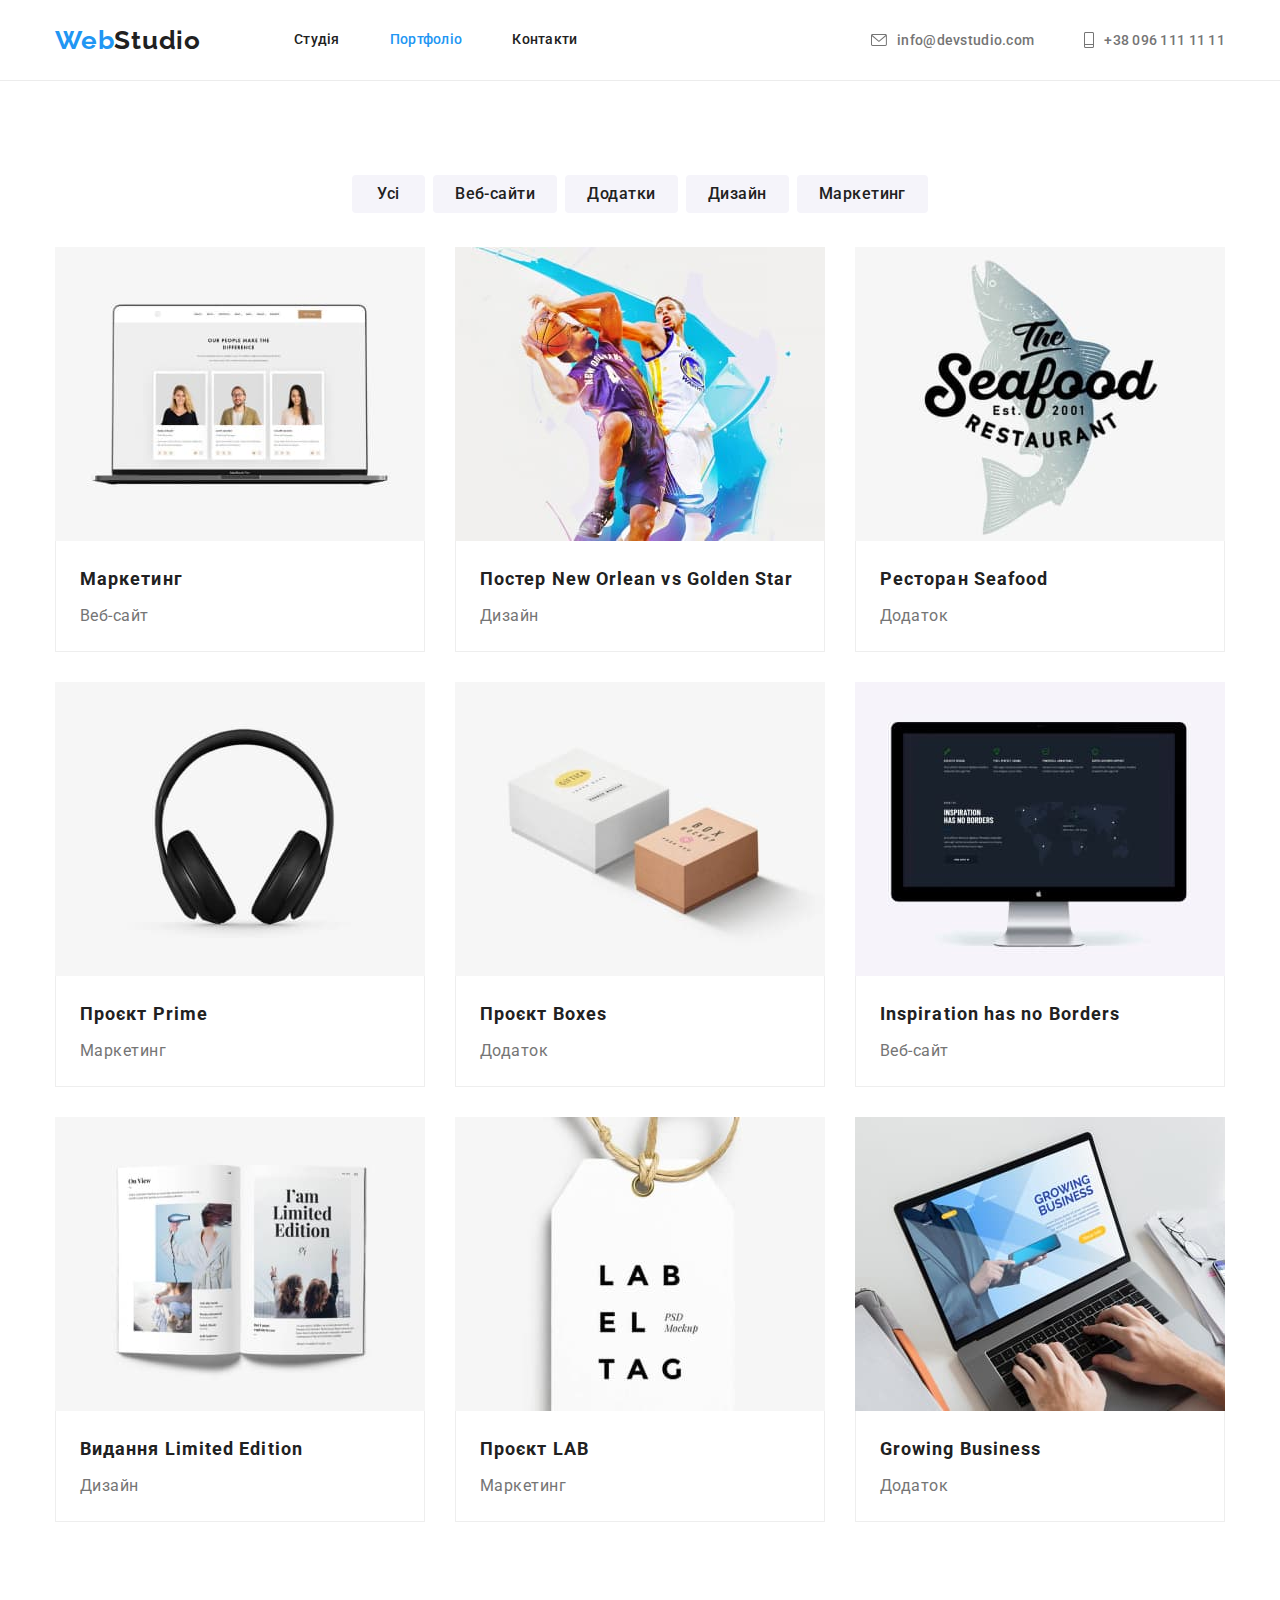
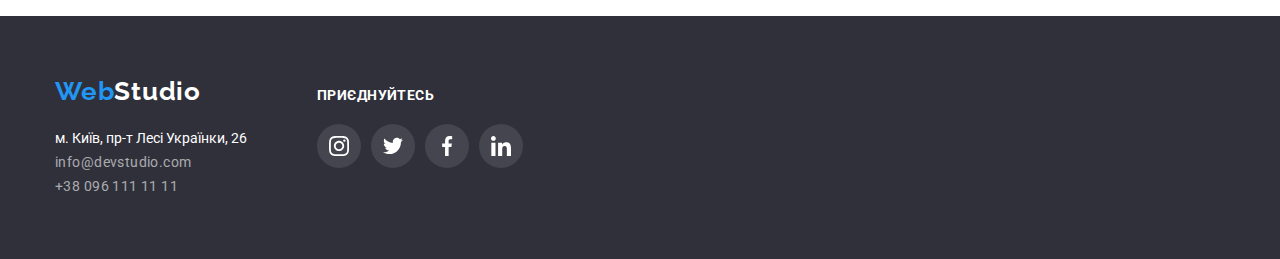
==== portfolio.html @ 9753c59d "створив новий репозиторій на основі старого" ====
<!DOCTYPE html>
<html lang="uk">
  <head>
    <meta charset="UTF-8" />
    <meta http-equiv="X-UA-Compatible" content="IE=edge" />
    <meta name="viewport" content="width=device-width, initial-scale=1.0" />
    <title>WebStudio</title>
    <link rel="preconnect" href="https://fonts.googleapis.com" />
    <link rel="preconnect" href="https://fonts.gstatic.com" crossorigin />
    <link
      href="https://fonts.googleapis.com/css2?family=Raleway:wght@700&family=Roboto:wght@400;500;700;900&display=swap"
      rel="stylesheet"
    />
    <link
      rel="stylesheet"
      href="https://cdnjs.cloudflare.com/ajax/libs/modern-normalize/1.1.0/modern-normalize.min.css"
    />
    <link rel="stylesheet" href="./css/styles.css" />
  </head>

  <body>
    <header>
      <div class="container head">
        <nav class="nav-main">
          <a class="logo" href="" title="Головна сторінка"
            ><span class="logo-web">Web</span
            ><span class="logo-studio">Studio</span></a
          >
          <ul class="nav-ul site-nav">
            <li class="item">
              <a class="nav-link" href="./index.html" title="Студія">Студія</a>
            </li>
            <li class="item">
              <a
                class="nav-link act-stud"
                href="./portfolio.html"
                title="Портфоліо"
                >Портфоліо</a
              >
            </li>
            <li class="item">
              <a class="nav-link" href="" title="Контакти">Контакти</a>
            </li>
          </ul>
        </nav>
        <ul class="nav-ul second">
          <li class="item-first">
            <a class="nav-contact" href="mailto:info@devstudio.com"
              ><svg class="mail-pin-icon icon" width="16" height="12">
                <use href="./images/icons.svg#icon-mail"></use></svg
              ><span>info@devstudio.com</span>
            </a>
          </li>
          <li class="item">
            <a class="nav-contact" href="tel:+380961111111">
              <svg class="phone-pin-icon icon" width="10" height="16">
                <use href="./images/icons.svg#icon-phone"></use></svg
              ><span>+38 096 111 11 11</span>
            </a>
          </li>
        </ul>
      </div>
    </header>
    <main>
      <section class="main-secondary">
        <div class="container">
          <h1 hidden>Портфоліо робіт</h1>

          <ul class="nav-ul port">
            <li class="item">
              <button class="button-secondary plus" type="button">Усі</button>
            </li>
            <li class="item">
              <button class="button-secondary" type="button">
                <span class="web">Веб-сайти</span>
              </button>
            </li>
            <li class="item">
              <button class="button-secondary" type="button">Додатки</button>
            </li>
            <li class="item">
              <button class="button-secondary" type="button">Дизайн</button>
            </li>
            <li class="item">
              <button class="button-secondary" type="button">Маркетинг</button>
            </li>
          </ul>

          <ul class="nav-ul everything">
            <li class="item">
              <a href="" class="card-portfolio"
                ><div>
                  <img
                    class="img"
                    src="./images/portf-teh.jpg"
                    alt="ноутбук"
                    width="370"
                  />
                  <div class="text-port">
                    <h2 class="tytel-portf">Маркетинг</h2>
                    <p class="portf-article">Веб-сайт</p>
                  </div>
                </div>
              </a>
            </li>
            <li class="item">
              <a href="" class="card-portfolio"
                ><div>
                  <img
                    class="img"
                    src="./images/portf-bask.jpg"
                    alt="баскетбол"
                    width="370"
                  />
                  <div class="text-port">
                    <h2 class="tytel-portf">
                      Постер New Orlean vs Golden Star
                    </h2>
                    <p class="portf-article">Дизайн</p>
                  </div>
                </div>
              </a>
            </li>
            <li class="item">
              <a href="" class="card-portfolio"
                ><div>
                  <img
                    class="img"
                    src="./images/portf-seafood.jpg"
                    alt="логотип"
                    width="370"
                  />
                  <div class="text-port">
                    <h2 class="tytel-portf">Ресторан Seafood</h2>
                    <p class="portf-article">Додаток</p>
                  </div>
                </div>
              </a>
            </li>
            <li class="item">
              <a href="" class="card-portfolio"
                ><div>
                  <img
                    class="img"
                    src="./images/portf-mus.jpg"
                    alt="навушники"
                    width="370"
                  />
                  <div class="text-port">
                    <h2 class="tytel-portf">Проєкт Prime</h2>
                    <p class="portf-article">Маркетинг</p>
                  </div>
                </div>
              </a>
            </li>
            <li class="item">
              <a href="" class="card-portfolio"
                ><div>
                  <img
                    class="img"
                    src="./images/portf-book.jpg"
                    alt="коробки"
                    width="370"
                  />
                  <div class="text-port">
                    <h2 class="tytel-portf">Проєкт Boxes</h2>
                    <p class="portf-article">Додаток</p>
                  </div>
                </div>
              </a>
            </li>
            <li class="item">
              <a href="" class="card-portfolio"
                ><div>
                  <img
                    class="img"
                    src="./images/portf-monit.jpg"
                    alt="монітор"
                    width="370"
                  />
                  <div class="text-port">
                    <h2 class="tytel-portf">Inspiration has no Borders</h2>
                    <p class="portf-article">Веб-сайт</p>
                  </div>
                </div>
              </a>
            </li>
            <li class="item">
              <a href="" class="card-portfolio"
                ><div>
                  <img
                    class="img"
                    src="./images/portf-magaz.jpg"
                    alt="журнал"
                    width="370"
                  />
                  <div class="text-port">
                    <h2 class="tytel-portf">Видання Limited Edition</h2>
                    <p class="portf-article">Дизайн</p>
                  </div>
                </div>
              </a>
            </li>
            <li class="item">
              <a href="" class="card-portfolio"
                ><div>
                  <img
                    class="img"
                    src="./images/portf-lab.jpg"
                    alt="логотип на папері"
                    width="370"
                  />
                  <div class="text-port">
                    <h2 class="tytel-portf">Проєкт LAB</h2>
                    <p class="portf-article">Маркетинг</p>
                  </div>
                </div>
              </a>
            </li>
            <li class="item">
              <a href="" class="card-portfolio"
                ><div>
                  <img
                    class="img"
                    src="./images/portf-laptop.jpg"
                    alt="ноутбук"
                    width="370"
                  />
                  <div class="text-port">
                    <h2 class="tytel-portf">Growing Business</h2>
                    <p class="portf-article">Додаток</p>
                  </div>
                </div>
              </a>
            </li>
          </ul>
        </div>
      </section>
    </main>
    <footer class="foot-main">
      <div class="foot-together">
        <div class="foot">
          <a class="logo-foot" href="" title="Головна сторінка"
            ><span class="logo-web">Web</span
            ><span class="logo-studio-foot">Studio</span></a
          >
          <address>
            <ul class="nav-ul adr">
              <li class="item">
                <a
                  class="foot-adress"
                  href="https://goo.gl/maps/2znSzA5FASChHcnv6"
                  target="_blank"
                  rel="noreferrer noopener nofollow"
                  >м. Київ, пр-т Лесі Українки, 26</a
                >
              </li>
              <li class="item">
                <a class="foot-contact" href="mailto:info@devstudio.com"
                  >info@devstudio.com</a
                >
              </li>
              <li class="item">
                <a class="foot-contact" href="tel:+380961111111"
                  >+38 096 111 11 11</a
                >
              </li>
            </ul>
          </address>
        </div>
        <div class="foot-two">
          <h3 class="foot-two-tytle">приєднуйтесь</h3>
          <ul class="foot-two-list">
            <li class="foot-two-item">
              <a href="" class="foot-two-link"
                ><svg class="foot-two-icon" width="20" height="20">
                  <use href="./images/icons.svg#icon-instagram"></use></svg
              ></a>
            </li>
            <li class="foot-two-item">
              <a href="" class="foot-two-link"
                ><svg class="foot-two-icon" width="20" height="20">
                  <use href="./images/icons.svg#icon-twitter"></use></svg
              ></a>
            </li>
            <li class="foot-two-item">
              <a href="" class="foot-two-link"
                ><svg class="foot-two-icon" width="20" height="20">
                  <use href="./images/icons.svg#icon-facebook"></use></svg
              ></a>
            </li>
            <li class="foot-two-item">
              <a href="" class="foot-two-link"
                ><svg class="foot-two-icon" width="20" height="20">
                  <use href="./images/icons.svg#icon-linkedin"></use></svg
              ></a>
            </li>
          </ul>
        </div>
      </div>
    </footer>
  </body>
</html>
---- css/styles.css ----
html {
	box-sizing:border-box;
}
*,
*::before,
*::after {
	box-sizing: inherit;
}

h1,
h2,
h3,h4,
h5,
h6,
p,
ul{
margin-bottom: 0; 
margin-top:0;
padding: 0;
}

:root {
	--brand-color: #757575;
	--button-color: #2196F3;
	--tytle-color:#212121;
 }

body{
	margin:0;
	font-family:'Roboto', Sans-serif;
	background: #FFFFFF;;
	color:var(--brand-color);
}
/* header */

header{
	border-bottom-width: 1px;
	border-bottom-style: solid;
	border-bottom-color: rgba(236, 236, 236, 1);
	}


.container.head,.nav-main,.nav-ul.site-nav,.nav-ul.second{
display: flex;
}

.container.head,.nav-main{
	align-items: center;
}


.nav-ul.site-nav>.item.item:not(:last-child){
	margin-right: 50px;
}

.nav-ul.site-nav>.item{
	margin-bottom: 0;
}

.item>.nav-link{
	padding-top: 32px;
	padding-bottom: 32px;
}

.nav-ul.second>.item-first{
margin-right: 50px;
}

.nav-ul.second{
margin-left: auto;
}

.nav-ul.second>.item-first, .nav-ul.second>.item{
	display: flex;
	align-items: center;
	justify-content: center;
	cursor: pointer;
	} 
	
	.nav-ul.second>.nav-contact{
		display:flex;
	align-items: center;
	justify-content: center;
	 padding-top: 32px; 
	padding-bottom: 32px; 
	cursor: pointer;
		}

		.item>.nav-contact{
			display:flex;
			align-items: center;
					}
.item-first>.nav-contact{
						display:flex;
						align-items: center;
								}

.nav-contact>.mail-pin-icon.icon{
	display: inline-block;
}

.nav-contact>.phone-pin-icon.icon{
	display: inline-block;
}

.mail-pin-icon,.phone-pin-icon{
	margin-right: 10px;
	fill: currentColor;
}

.nav-ul.second>.item-first,.nav-ul.second>.item{
	color: var(--brand-color);
}

.logo{
margin-right: 93px;
text-decoration: none;
font-family: 'Raleway',Sans-serif;
font-weight: 700;
font-size: 26px;
line-height: 1.19;
letter-spacing: 0.03em;
rgba(0, 0, 0, 1)
}
.logo-web{
	color:#2196F3;
}
.logo-studio{
	color:var(--tytle-color);
}
.nav-link{
display: block;
text-decoration: none;
font-family: 'Roboto',Sans-serif;
font-style: normal;
font-weight: 500;
font-size: 14px;
line-height: 1.14;
letter-spacing: 0.02em;
color:var(--tytle-color);
list-style-type: none;
}
.nav-link:hover{
	color: var(--button-color);
	} 

	.nav-link.act-stud{
		color: var(--button-color);
	 }

	 .item-first>.nav-contact:hover,.item-first>.nav-contact:focus{
		color: var(--button-color);}

		.item>.nav-contact:hover,.item>.nav-contact:focus{
			color: var(--button-color);

	 }

	 .item-first>.mail-pin-icon.icon{
		fill: inherit;
	 }

	 .item>.mail-pin-icon.icon{
		fill: inherit;
	 }

.nav-contact{
font-family: 'Roboto',Sans-serif;
font-style: normal;
font-weight: 500;
font-size: 14px;
line-height: 16px;
letter-spacing: 0.02em;
color: inherit;
text-decoration: none;
padding-top: 32px;
padding-bottom: 32px
;
}
.nav-ul{
		list-style-type: none;
	}
	
	
/* Footer */
.foot-together{
	display: flex;
	align-items: baseline;
}

.foot-two-list{
	display: flex;
	list-style-type: none;
}

.foot-two{
	margin-left: 70px;
}



.foot-two-link{
	display: flex;
	width: 100%;
	height: 100%;
	align-items: center;
	justify-content: center;
}

.foot-two-item{
	width: 44px;
	height:44px;
	list-style-type: none;
	margin-right: 10px;
		}

		.foot-two-list>.foot-two-item:last-child{
	margin-right: 0 ;
		}

.foot-two-item .foot-two-icon{
	display: flex;
	justify-content: center;
					}

.foot-two-item .foot-two-link{
	width: 100%;
	height: 100%;
	display: flex;
	align-items: center;
	justify-content: center;
	background:rgba(255, 255, 255, 0.1);
	;
	 border-radius: 50%;
	 color: #FFFFFF;
}

	.foot-two-link .foot-two-icon{
	fill: currentColor;
}

.foot-two-item .foot-two-link:hover, .foot-two-item .foot-two-link:focus{
	background: #2196F3;
	color: #FFFFFF;

}

.foot-two-tytle{
margin-bottom: 20px;	
width: 116px;
height: 16px;
left: 516px;
top: 2748px;
font-family: 'Roboto',Sans-serif;
font-style: normal;
font-weight: 700;
font-size: 14px;
line-height: 1.14;
letter-spacing: 0.03em;
text-transform: uppercase;
color: #FFFFFF;

}

.foot-main{
	padding-top: 60px;
	padding-bottom: 60px;
	background: rgba(47, 48, 58, 1);
}

.foot-adress{
	font-style: normal;
	font-size: 14px;
	line-height: 1.71;
color: #FFFFFF;
text-decoration: none;
}
.foot-contact{
font-style: normal;
font-size: 14px;
line-height:1.71;
letter-spacing: 0.03em;
color: rgba(255, 255, 255, 0.6);
text-decoration: none;
}
 .logo-foot{
font-family: 'Raleway';
font-style: normal;
font-weight: 700;
font-size: 26px;
line-height: 31px;
letter-spacing: 0.03em;
}

.logo-studio-foot{
	color: #FFFFFF;
}

.nav-ul.adr{
	margin-top: 20px;
}
/* 
.nav-ul>.item:not(:last-child){
	margin-bottom: 9px;
} */

/* main first*/

/* .hero{
	width: 1600px;
	background-image: url(../images/backg-img.jpg);
	background-position: center;
} */

 .hero{
	max-width: 1600px;
	margin-left: auto;
	margin-right: auto;
	background-color:#C4C4C4;
	background-image:linear-gradient(to right, rgba(47,48,58,0.4),
	rgba(47,48,58,0.4)), url(../images/backg-img.jpg);
	background-size: 1600px;
   background-repeat: no-repeat;
	background-position: center;
	text-align: center;
	padding-bottom: 200px;
	padding-top: 200px;
 }
 .hero-tytle{
margin-bottom: 30px;
font-weight: 900;
font-size: 44px;
line-height: 1.36;
letter-spacing: 0.06em;
text-transform: uppercase;
color: #FFFFFF;
 }
 .button{
font-weight: 700;
font-size: 16px;
line-height: 1.88;
color: #FFFFFF; 
background: var(--button-color);
min-width: 216px;
border: none;
padding: 10px 32px;
text-align: center;
border-radius:4px;
cursor:pointer;
 }

 .button-first{
font-family: 'Roboto';
font-style: normal;
font-weight: 700;
font-size: 16px;
line-height: 30px;
cursor:pointer;
 }

 .button:focus,.button:hover{
	background: #F5F4FA;
	color:var(--button-color);
}

/* секція benefits */

.benefits{
	padding-top: 94px;
	padding-bottom: 94px;
}
.container-benefits>.nav-ul{
	display: flex;
}

.nav-ul>.atim:not(:last-child){
	margin-right: 30px;
}

.nav-ul>.atim{
	width: 270px;
}

/* секція our-work */

.nav-ul.work{
	display: flex;
}

.our-work{
		padding-bottom: 94px;
}

.nav-ul.work>.item:not(:last-child){
	margin-right: 30px;
}

.nav-ul.work>.item{
	margin-bottom: 0;
}

.atim>.atim-div{
	display: flex;
	align-items: center;
	justify-content: center;
	width: 270px;
	height: 120px;
	background: #F5F4FA;
   border-radius: 4px;
	}



/* секція our-team */

.our-team{
	padding-top: 94px;
	padding-bottom: 94px;
	background: #F5F4FA;
}

.tytle-mini{
margin-top: 30px;
margin-bottom: 10px;
font-size: 14px;
line-height: 1.14;
letter-spacing: 0.03em;
text-transform: uppercase;
color: var(--tytle-color);
	}
	.mini-article{
font-size: 14px;
line-height: 1.71;
letter-spacing: 0.03em;
	}
	.tytle-work,.team{
margin-bottom: 50px;	
font-size: 36px;
line-height:1.17;
text-align: center;
letter-spacing: 0.03em;
color: var(--tytle-color);
	}

	.team-name{
margin-bottom: 10px;
margin-top: 30px;
font-weight: 500;
font-size: 16px;
line-height: 1.19;
text-align: center;
letter-spacing: 0.03em;
color: var(--tytle-color);
	}
.team-position{
font-size: 16px;
line-height: 1.19;
text-align: center;
letter-spacing: 0.03em;
	}

	.nav-ul-team{
		display: flex;
		list-style-type: none;
	}

	.nav-ul-team>.item:not(:last-child){
		margin-right: 30px;
	}

	.nav-ul-team>.item{
 box-shadow:0px 4px 4px rgba(0, 0, 0, 0.25);
 background: #FFFFFF;
 border-bottom-left-radius: 4px;
 border-bottom-right-radius: 4px;
 padding-bottom: 30px;
	}

	.nav-ul-team .social-item{
		width: 44px;
		height:44px;
		list-style-type: none;
		margin-right: 10px;
			}

	.nav-ul-team .social-item:last-child{
		margin-right: 0 ;
			}

	.nav-ul-team .social-icons{
		display: flex;
		justify-content: center;
		margin-top: 16px;
					}

	.nav-ul-team .social-link{
		width: 100%;
		height: 100%;
		display: flex;
		align-items: center;
		justify-content: center;
		background: #FFFFFF;;
       border-radius: 50%;
		 color: rgba(175, 177, 184, 1);
	}

		.nav-ul-team .social-icon{
		fill: currentColor;
	}

	.nav-ul-team .social-link:hover,.nav-ul-team .social-link:focus{
		background: #2196F3;
		color: rgba(255, 255, 255, 1);
 
	}

	/* Постійні клієнти */

	.customer-list{
		display: flex;
		list-style-type: none;
	}
	.customer-item{
		
					}
	.customer-item:not(:last-child){
		margin-right: 30px;
	}

	.container.customer-div{
		padding-top: 94px;
		padding-bottom: 94px;
	}
	
	.tytle-work.tytle-costomer{
margin-bottom: 50px;
	}

	.customer-icon{
		fill: currentColor;
	}

	.customer-link{
		display: flex;
		align-items: center;
		justify-content: center;
		width: 170px;
		height: 92px;
		border: 1px solid #AFB1B8;
      border-radius: 4px; 
		color:rgba(175, 177, 184, 1);
	}

	.customer-item>.customer-link:focus,.customer-item>.customer-link:hover{
		color: var(--button-color);
		border-color: var(--button-color);
	}

	/* main second */

	.main-secondary{
		padding-top: 94px;
		padding-bottom: 94px;
		background:#FFFFFF ;	
	}

.nav-ul.port{
	display: flex;
	justify-content: center;
	margin-bottom: 34px;
}

.button-secondary{
font-family: 'Roboto';
font-style: normal;
display: inline-block;
padding: 6px 22px;
min-width: 73px;
border: none;
border-radius: 4px;
font-weight: 500;
font-size: 16px;
line-height: 1.62;
letter-spacing: 0.03em;
color: var(--tytle-color);
background: #F5F4FA;
text-align: center;
cursor:pointer;
}

.button-secondary.plus{
	padding: 6px 25px;
}

	.button-secondary:focus,.button-secondary:hover{
		background: var(--button-color);
		color:#FFFFFF;
		box-shadow: 0px 3px 1px rgba(0, 0, 0, 0.1), 0px 1px 2px rgba(0, 0, 0, 0.08), 0px 2px 2px rgba(0, 0, 0, 0.12);
		}

		.nav-ul.port>.item:not(:last-child){
margin-right: 8px;
		}

		.nav-ul.port>.item{
			margin-bottom: 0;
		}

.tytel-portf{
	margin-bottom: 4px;
font-size: 18px;
line-height: 2;
letter-spacing: 0.06em;
color: var(--tytle-color);
	}
.portf-article{
font-size: 16px;
line-height: 1.88;
letter-spacing: 0.03em;
color:var(--brand-color);
	}
	a{
		text-decoration: none;	
	}

	.nav-ul.everything{
		display: flex;
		flex-wrap: wrap;
			}

	.nav-ul.everything>.item{
	width: 370px;
	margin-right:30px;
	}
	

	.nav-ul.everything>.item:nth-child(3n) {
		margin-right: 0;
	}



	.nav-ul.everything>.item:nth-child(-n + 6){
		margin-bottom: 30px;
	}

	.nav-ul.everything>.item:nth-child(n + 7){
		margin-bottom: 0;
	}

	.item>.card-portfolio:focus, .item>.card-portfolio>:hover{
	box-shadow: 0px 1px 1px rgba(0, 0, 0, 0.12), 0px 4px 4px rgba(0, 0, 0, 0.06), 1px 4px 6px rgba(0, 0, 0, 0.16);
	}

	.item>.card-portfolio{
		display: block;
	}
	


	
	/* container */
 
 .container,.foot-together{
	width: 1200px;
	margin-right: auto;
	margin-left: auto;
	padding-right:15px;
	padding-left:15px;
 }

 /* Img */

 .img{
	display: block;
	 width: 100%;
	  height: auto;
 }
 .text-port{
	padding-bottom:20px;
	padding-top:20px;
	padding-left: 24px;
   padding-right: 24px;
	border-right-width: 1px;
	border-right-style: solid;
	border-right-color: #EEEEEE;
	background: #FFFFFF;
	border-left-width: 1px;
	border-left-style: solid;
	border-left-color: #EEEEEE;
	border-bottom-width: 1px;
	border-bottom-style: solid;
	border-bottom-color: #EEEEEE;
 }
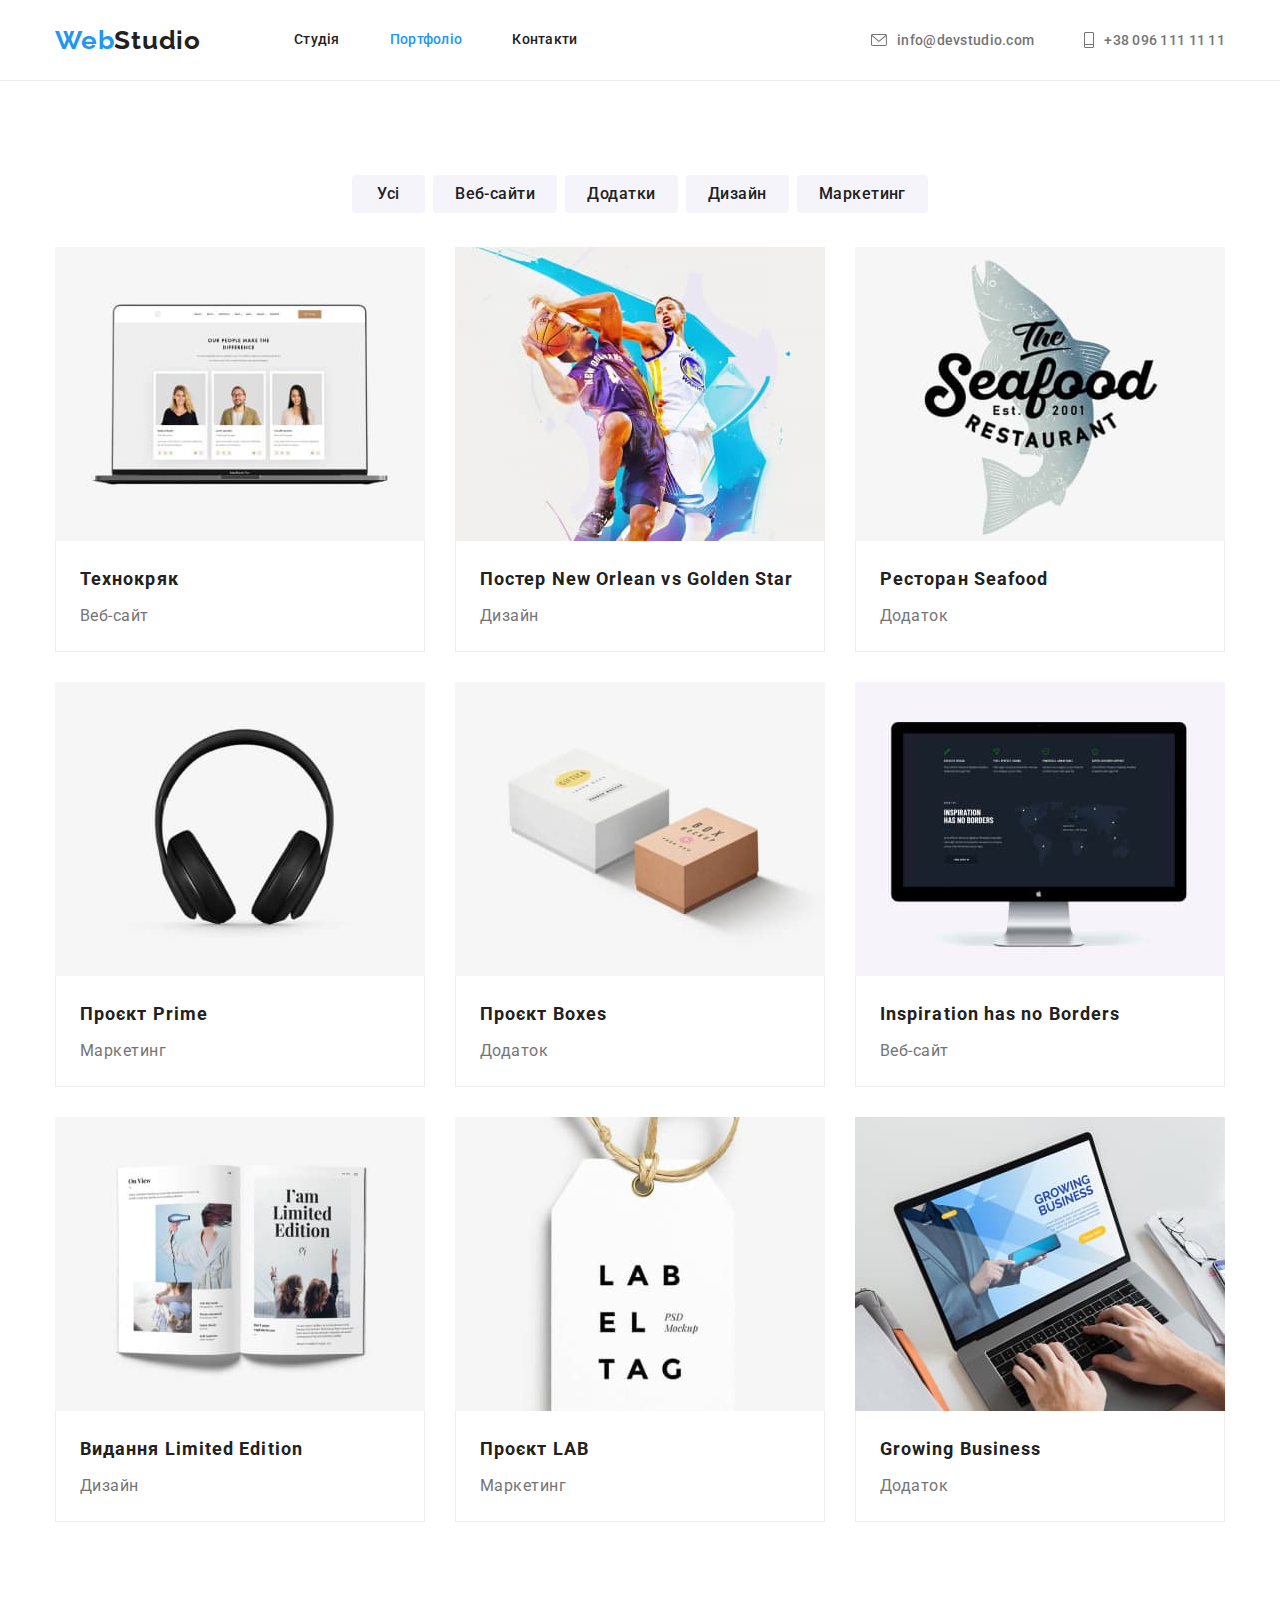
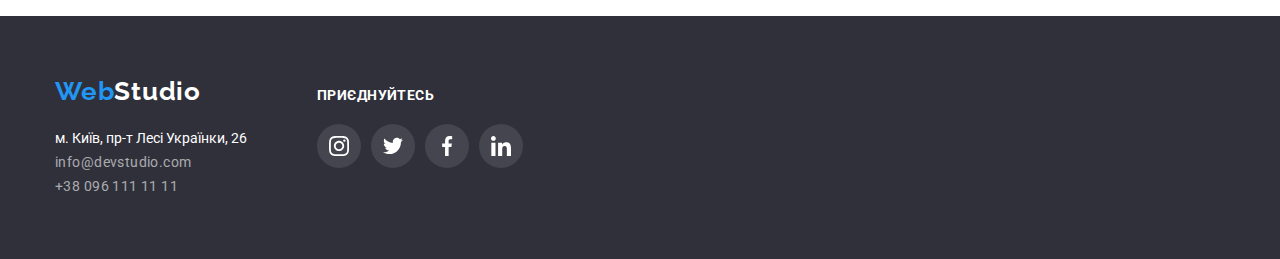
==== commit 89e30c96: "Синій оверлей з текстом на картках сторінки Портфоліо з'являється при ховері в будь-якому місці карт" ====
--- a/portfolio.html
+++ b/portfolio.html
@@ -27,8 +27,10 @@
             ><span class="logo-studio">Studio</span></a
           >
           <ul class="nav-ul site-nav">
-            <li class="item">
-              <a class="nav-link" href="./index.html" title="Студія">Студія</a>
+            <li class="item link">
+              <a class="nav-link link" href="./index.html" title="Студія"
+                >Студія</a
+              >
             </li>
             <li class="item">
               <a
@@ -39,20 +41,20 @@
               >
             </li>
             <li class="item">
-              <a class="nav-link" href="" title="Контакти">Контакти</a>
+              <a class="nav-link link" href="" title="Контакти">Контакти</a>
             </li>
           </ul>
         </nav>
         <ul class="nav-ul second">
           <li class="item-first">
-            <a class="nav-contact" href="mailto:info@devstudio.com"
+            <a class="nav-contact link" href="mailto:info@devstudio.com"
               ><svg class="mail-pin-icon icon" width="16" height="12">
                 <use href="./images/icons.svg#icon-mail"></use></svg
               ><span>info@devstudio.com</span>
             </a>
           </li>
           <li class="item">
-            <a class="nav-contact" href="tel:+380961111111">
+            <a class="nav-contact link" href="tel:+380961111111">
               <svg class="phone-pin-icon icon" width="10" height="16">
                 <use href="./images/icons.svg#icon-phone"></use></svg
               ><span>+38 096 111 11 11</span>
@@ -68,50 +70,74 @@
 
           <ul class="nav-ul port">
             <li class="item">
-              <button class="button-secondary plus" type="button">Усі</button>
-            </li>
-            <li class="item">
-              <button class="button-secondary" type="button">
+              <button class="button-secondary plus link" type="button">
+                Усі
+              </button>
+            </li>
+            <li class="item">
+              <button class="button-secondary link" type="button">
                 <span class="web">Веб-сайти</span>
               </button>
             </li>
             <li class="item">
-              <button class="button-secondary" type="button">Додатки</button>
-            </li>
-            <li class="item">
-              <button class="button-secondary" type="button">Дизайн</button>
-            </li>
-            <li class="item">
-              <button class="button-secondary" type="button">Маркетинг</button>
+              <button class="button-secondary link" type="button">
+                Додатки
+              </button>
+            </li>
+            <li class="item">
+              <button class="button-secondary link" type="button">
+                Дизайн
+              </button>
+            </li>
+            <li class="item">
+              <button class="button-secondary link" type="button">
+                Маркетинг
+              </button>
             </li>
           </ul>
 
           <ul class="nav-ul everything">
-            <li class="item">
-              <a href="" class="card-portfolio"
-                ><div>
-                  <img
-                    class="img"
-                    src="./images/portf-teh.jpg"
-                    alt="ноутбук"
-                    width="370"
-                  />
-                  <div class="text-port">
-                    <h2 class="tytel-portf">Маркетинг</h2>
+            <li class="item descript">
+              <a href="" class="card-portfolio link"
+                ><div>
+                  <div class="wrapper">
+                    <img
+                      class="img img-wraper"
+                      src="./images/portf-teh.jpg"
+                      alt="ноутбук"
+                      width="370"
+                    />
+                    <div class="text-wrapper">
+                      Ресурс пропонує комплексні пропозиції з різним рівнем
+                      функціоналу та сервісів. Все це дозволить відвідувачу
+                      отримати вичерпні відомості про компанію чи приватну
+                      особу.
+                    </div>
+                  </div>
+                  <div class="text-port">
+                    <h2 class="tytel-portf">Технокряк</h2>
                     <p class="portf-article">Веб-сайт</p>
                   </div>
                 </div>
               </a>
             </li>
-            <li class="item">
-              <a href="" class="card-portfolio"
-                ><div>
-                  <img
-                    class="img"
-                    src="./images/portf-bask.jpg"
-                    alt="баскетбол"
-                    width="370"
-                  />
+            <li class="item descript">
+              <a href="" class="card-portfolio link"
+                ><div>
+                  <div class="wrapper">
+                    <img
+                      class="img"
+                      src="./images/portf-bask.jpg"
+                      alt="баскетбол"
+                      width="370"
+                    />
+                    <div class="text-wrapper">
+                      Ресурс пропонує комплексні пропозиції з різним рівнем
+                      функціоналу та сервісів. Все це дозволить відвідувачу
+                      отримати вичерпні відомості про компанію чи приватну
+                      особу.
+                    </div>
+                  </div>
                   <div class="text-port">
                     <h2 class="tytel-portf">
                       Постер New Orlean vs Golden Star
@@ -121,15 +147,24 @@
                 </div>
               </a>
             </li>
-            <li class="item">
-              <a href="" class="card-portfolio"
-                ><div>
-                  <img
-                    class="img"
-                    src="./images/portf-seafood.jpg"
-                    alt="логотип"
-                    width="370"
-                  />
+            <li class="item descript">
+              <a href="" class="card-portfolio link"
+                ><div>
+                  <div class="wrapper">
+                    <img
+                      class="img"
+                      src="./images/portf-seafood.jpg"
+                      alt="логотип"
+                      width="370"
+                    />
+                    <div class="text-wrapper">
+                      Ресурс пропонує комплексні пропозиції з різним рівнем
+                      функціоналу та сервісів. Все це дозволить відвідувачу
+                      отримати вичерпні відомості про компанію чи приватну
+                      особу.
+                    </div>
+                  </div>
+
                   <div class="text-port">
                     <h2 class="tytel-portf">Ресторан Seafood</h2>
                     <p class="portf-article">Додаток</p>
@@ -137,15 +172,24 @@
                 </div>
               </a>
             </li>
-            <li class="item">
-              <a href="" class="card-portfolio"
-                ><div>
-                  <img
-                    class="img"
-                    src="./images/portf-mus.jpg"
-                    alt="навушники"
-                    width="370"
-                  />
+            <li class="item descript">
+              <a href="" class="card-portfolio link"
+                ><div>
+                  <div class="wrapper">
+                    <img
+                      class="img"
+                      src="./images/portf-mus.jpg"
+                      alt="навушники"
+                      width="370"
+                    />
+                    <div class="text-wrapper">
+                      Ресурс пропонує комплексні пропозиції з різним рівнем
+                      функціоналу та сервісів. Все це дозволить відвідувачу
+                      отримати вичерпні відомості про компанію чи приватну
+                      особу.
+                    </div>
+                  </div>
+
                   <div class="text-port">
                     <h2 class="tytel-portf">Проєкт Prime</h2>
                     <p class="portf-article">Маркетинг</p>
@@ -153,15 +197,24 @@
                 </div>
               </a>
             </li>
-            <li class="item">
-              <a href="" class="card-portfolio"
-                ><div>
-                  <img
-                    class="img"
-                    src="./images/portf-book.jpg"
-                    alt="коробки"
-                    width="370"
-                  />
+            <li class="item descript">
+              <a href="" class="card-portfolio link"
+                ><div>
+                  <div class="wrapper">
+                    <img
+                      class="img"
+                      src="./images/portf-book.jpg"
+                      alt="коробки"
+                      width="370"
+                    />
+                    <div class="text-wrapper">
+                      Ресурс пропонує комплексні пропозиції з різним рівнем
+                      функціоналу та сервісів. Все це дозволить відвідувачу
+                      отримати вичерпні відомості про компанію чи приватну
+                      особу.
+                    </div>
+                  </div>
+
                   <div class="text-port">
                     <h2 class="tytel-portf">Проєкт Boxes</h2>
                     <p class="portf-article">Додаток</p>
@@ -169,15 +222,24 @@
                 </div>
               </a>
             </li>
-            <li class="item">
-              <a href="" class="card-portfolio"
-                ><div>
-                  <img
-                    class="img"
-                    src="./images/portf-monit.jpg"
-                    alt="монітор"
-                    width="370"
-                  />
+            <li class="item descript">
+              <a href="" class="card-portfolio link"
+                ><div>
+                  <div class="wrapper">
+                    <img
+                      class="img"
+                      src="./images/portf-monit.jpg"
+                      alt="монітор"
+                      width="370"
+                    />
+                    <div class="text-wrapper">
+                      Ресурс пропонує комплексні пропозиції з різним рівнем
+                      функціоналу та сервісів. Все це дозволить відвідувачу
+                      отримати вичерпні відомості про компанію чи приватну
+                      особу.
+                    </div>
+                  </div>
+
                   <div class="text-port">
                     <h2 class="tytel-portf">Inspiration has no Borders</h2>
                     <p class="portf-article">Веб-сайт</p>
@@ -185,15 +247,24 @@
                 </div>
               </a>
             </li>
-            <li class="item">
-              <a href="" class="card-portfolio"
-                ><div>
-                  <img
-                    class="img"
-                    src="./images/portf-magaz.jpg"
-                    alt="журнал"
-                    width="370"
-                  />
+            <li class="item descript">
+              <a href="" class="card-portfolio link"
+                ><div>
+                  <div class="wrapper">
+                    <img
+                      class="img"
+                      src="./images/portf-magaz.jpg"
+                      alt="журнал"
+                      width="370"
+                    />
+                    <div class="text-wrapper">
+                      Ресурс пропонує комплексні пропозиції з різним рівнем
+                      функціоналу та сервісів. Все це дозволить відвідувачу
+                      отримати вичерпні відомості про компанію чи приватну
+                      особу.
+                    </div>
+                  </div>
+
                   <div class="text-port">
                     <h2 class="tytel-portf">Видання Limited Edition</h2>
                     <p class="portf-article">Дизайн</p>
@@ -201,15 +272,24 @@
                 </div>
               </a>
             </li>
-            <li class="item">
-              <a href="" class="card-portfolio"
-                ><div>
-                  <img
-                    class="img"
-                    src="./images/portf-lab.jpg"
-                    alt="логотип на папері"
-                    width="370"
-                  />
+            <li class="item descript">
+              <a href="" class="card-portfolio link"
+                ><div>
+                  <div class="wrapper">
+                    <img
+                      class="img"
+                      src="./images/portf-lab.jpg"
+                      alt="логотип на папері"
+                      width="370"
+                    />
+                    <div class="text-wrapper">
+                      Ресурс пропонує комплексні пропозиції з різним рівнем
+                      функціоналу та сервісів. Все це дозволить відвідувачу
+                      отримати вичерпні відомості про компанію чи приватну
+                      особу.
+                    </div>
+                  </div>
+
                   <div class="text-port">
                     <h2 class="tytel-portf">Проєкт LAB</h2>
                     <p class="portf-article">Маркетинг</p>
@@ -217,15 +297,24 @@
                 </div>
               </a>
             </li>
-            <li class="item">
-              <a href="" class="card-portfolio"
-                ><div>
-                  <img
-                    class="img"
-                    src="./images/portf-laptop.jpg"
-                    alt="ноутбук"
-                    width="370"
-                  />
+            <li class="item descript">
+              <a href="" class="card-portfolio link"
+                ><div>
+                  <div class="wrapper">
+                    <img
+                      class="img"
+                      src="./images/portf-laptop.jpg"
+                      alt="ноутбук"
+                      width="370"
+                    />
+                    <div class="text-wrapper">
+                      Ресурс пропонує комплексні пропозиції з різним рівнем
+                      функціоналу та сервісів. Все це дозволить відвідувачу
+                      отримати вичерпні відомості про компанію чи приватну
+                      особу.
+                    </div>
+                  </div>
+
                   <div class="text-port">
                     <h2 class="tytel-portf">Growing Business</h2>
                     <p class="portf-article">Додаток</p>
@@ -272,25 +361,25 @@
           <h3 class="foot-two-tytle">приєднуйтесь</h3>
           <ul class="foot-two-list">
             <li class="foot-two-item">
-              <a href="" class="foot-two-link"
+              <a href="" class="foot-two-link link"
                 ><svg class="foot-two-icon" width="20" height="20">
                   <use href="./images/icons.svg#icon-instagram"></use></svg
               ></a>
             </li>
             <li class="foot-two-item">
-              <a href="" class="foot-two-link"
+              <a href="" class="foot-two-link link"
                 ><svg class="foot-two-icon" width="20" height="20">
                   <use href="./images/icons.svg#icon-twitter"></use></svg
               ></a>
             </li>
             <li class="foot-two-item">
-              <a href="" class="foot-two-link"
+              <a href="" class="foot-two-link link"
                 ><svg class="foot-two-icon" width="20" height="20">
                   <use href="./images/icons.svg#icon-facebook"></use></svg
               ></a>
             </li>
             <li class="foot-two-item">
-              <a href="" class="foot-two-link"
+              <a href="" class="foot-two-link link"
                 ><svg class="foot-two-icon" width="20" height="20">
                   <use href="./images/icons.svg#icon-linkedin"></use></svg
               ></a>
--- a/css/styles.css
+++ b/css/styles.css
@@ -409,6 +409,31 @@
    border-radius: 4px;
 	}
 
+	.team-description{
+		position: absolute;
+		bottom: 0;
+		display: flex;
+		align-items: center;
+		justify-content: center;
+		height: 70px;
+		width: 100%;
+		background-color: rgba(47, 48, 58, 0.8);
+				font-family: 'Roboto',Sans-serif;
+		font-style: normal;
+font-weight: 700;
+font-size: 14px;
+line-height: 1.14;
+text-align: center;
+letter-spacing: 0.03em;
+text-transform: uppercase;
+color: #FFFFFF;
+
+	}
+
+	.item.descr-first{
+		position: relative;
+	}
+
 
 
 /* секція our-team */
@@ -654,7 +679,44 @@
 
 	.item>.card-portfolio{
 		display: block;
-	}
+			}
+
+.wrapper{
+				position: relative;
+				overflow: hidden;
+				display: block;
+											}
+
+
+.wrapper>.text-wrapper{
+				display: flex;
+position: absolute;
+top: 0;
+left: 0;
+height: 100%;
+width: 100%;
+justify-content: center;
+align-items: center;
+text-align: left;
+padding-left: 24px;
+padding-right: 24px;
+font-family: 'Roboto',Sans-serif;
+font-style: normal;
+font-weight: 400;
+font-size: 18px;
+line-height: 1.56;
+letter-spacing: 0.03em;
+color: #FFFFFF;
+background-color: rgba(33, 150, 243, 0.9);
+transform: translateY(100%);
+transition: transform 250ms cubic-bezier(0.4, 0, 0.2, 1);
+			}	
+
+						
+			.item.descript:hover .text-wrapper{
+	transform: translateY(0);
+				}	
+		
 	
 
 
@@ -693,7 +755,11 @@
 	border-bottom-color: #EEEEEE;
  }
 
-
-
-
-
+ .link{
+	transition: color 250ms cubic-bezier(0.4, 0, 0.2, 1), background 250ms cubic-bezier(0.4, 0, 0.2, 1),
+	box-shadow 250ms cubic-bezier(0.4, 0, 0.2, 1),
+	border 250 ms cubic-bezier(0.4, 0, 0.2, 1);
+
+ }
+
+
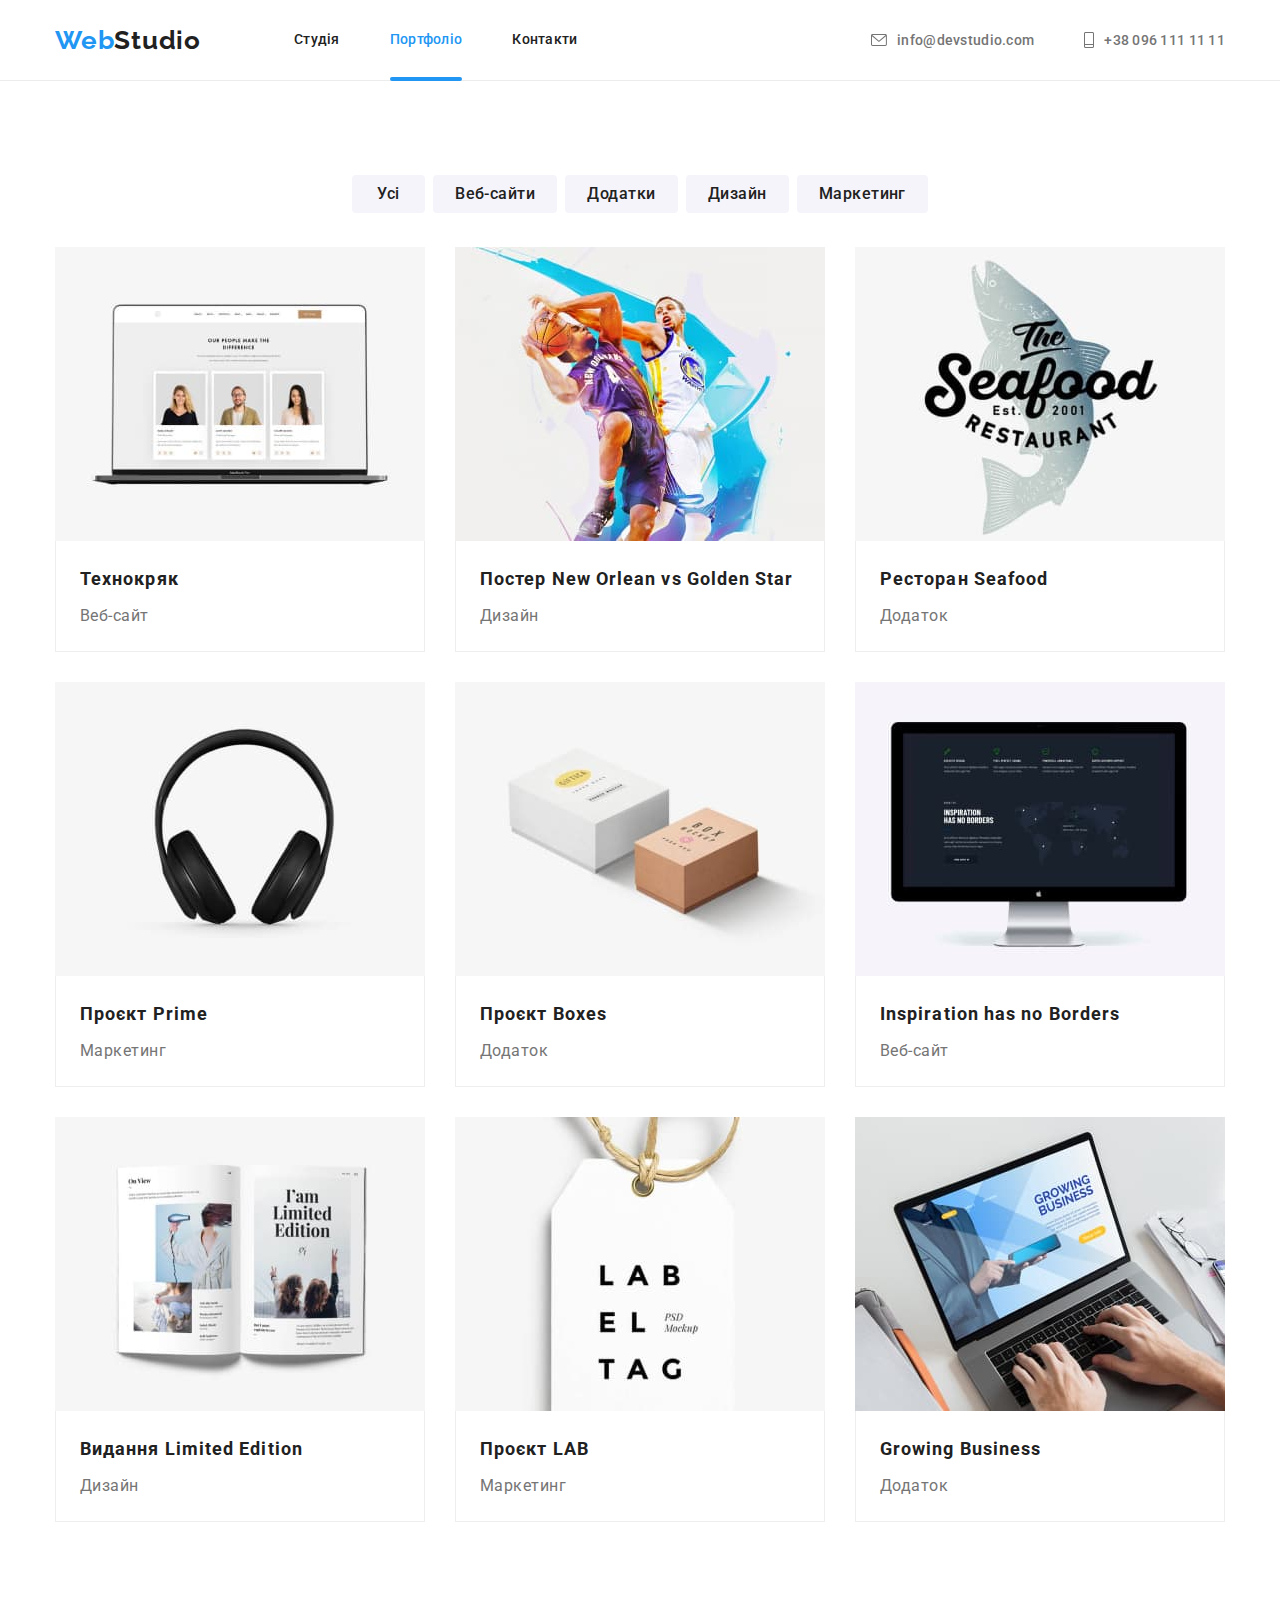
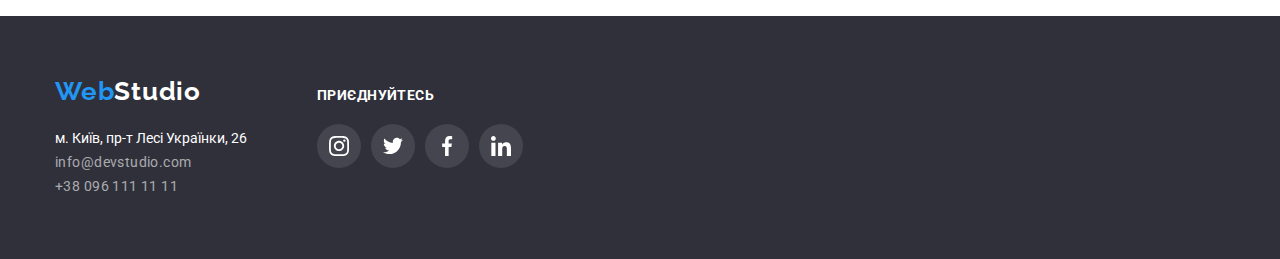
==== commit 10247a82: "зробив синє підкреслення" ====
--- a/portfolio.html
+++ b/portfolio.html
@@ -32,9 +32,9 @@
                 >Студія</a
               >
             </li>
-            <li class="item">
+            <li class="item border">
               <a
-                class="nav-link act-stud"
+                class="nav-link act-stud link"
                 href="./portfolio.html"
                 title="Портфоліо"
                 >Портфоліо</a
--- a/css/styles.css
+++ b/css/styles.css
@@ -179,6 +179,23 @@
 }
 .nav-ul{
 		list-style-type: none;
+	}
+
+	.item.border{
+		position: relative;
+		
+	}
+
+	.nav-link.act-stud.link::after{
+	content: "";
+	position: absolute;
+	bottom: -1px;
+	left: 0;
+	width: 100%;
+height: 4px;
+background: #2196F3;
+border-radius: 2px;
+border-bottom-color: var(--button-color);
 	}
 	
 	
@@ -758,8 +775,67 @@
  .link{
 	transition: color 250ms cubic-bezier(0.4, 0, 0.2, 1), background 250ms cubic-bezier(0.4, 0, 0.2, 1),
 	box-shadow 250ms cubic-bezier(0.4, 0, 0.2, 1),
-	border 250 ms cubic-bezier(0.4, 0, 0.2, 1);
-
- }
-
-
+	border 250ms cubic-bezier(0.4, 0, 0.2, 1);
+
+ }
+
+ /* модальне вікно */
+
+ .modal-backdrop{
+	position: fixed;
+	top: 0;
+	left: 0;
+   width: 100%;
+	height: 100%;
+	background-color: rgba(0, 0, 0, 0.2);
+	opacity: 1;
+	visibility: visible;
+	transition: opacity 500ms, visibility 500ms;
+ }
+
+ .modal-backdrop.is-hidden .modal{
+	transform: rotate(-180deg);
+ }
+
+ .modal{
+	width: 528px;
+	height: 581px;
+	position: absolute;
+	top: 50%;
+	left: 50%;
+	transform: rotate (0);
+	transform: translate(-50%,-50%);
+	transition: transform 1000ms;
+	background-color: #FFFFFF;
+	border-radius: 4px;
+	box-shadow: 0px 1px 3px rgba(0, 0, 0, 0.12), 0px 1px 1px rgba(0, 0, 0, 0.14), 0px 2px 1px rgba(0, 0, 0, 0.2);
+ }
+
+ .modal .close-sign{
+	position: absolute;
+	display: flex;
+	justify-content: center;
+	cursor: pointer;
+	align-items: center;
+	top: 8px;
+	right: 8px;
+	width: 30px;
+	height: 30px;
+	border-radius: 50%;
+	background: #FFFFFF;
+border: 1px solid rgba(0, 0, 0, 0.1);
+ }
+
+ .is-hidden{
+	visibility: hidden;
+	opacity: 0;
+	pointer-events: none;
+	display: flex;
+	justify-content: center;
+	align-items: center;
+ }
+
+ .vector{
+	fill: rgba(0, 0, 0, 1);
+	
+ }
